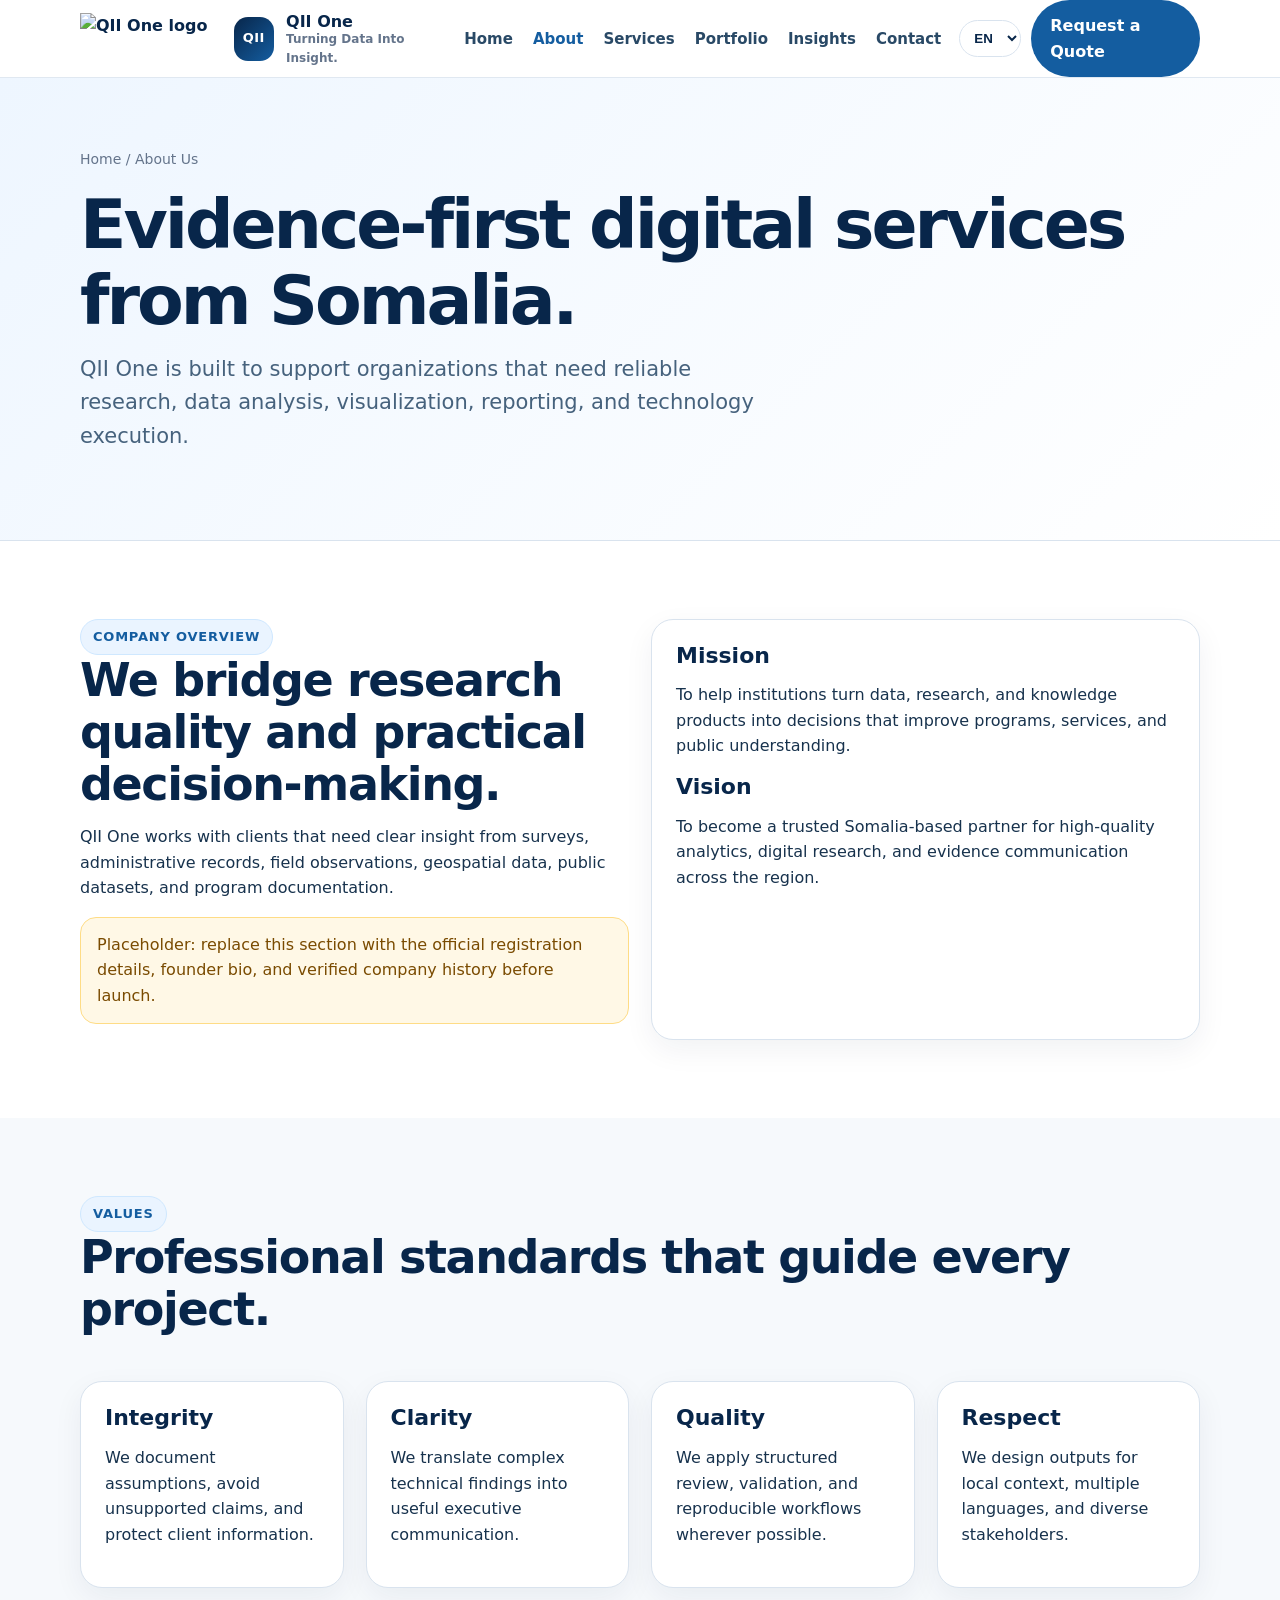
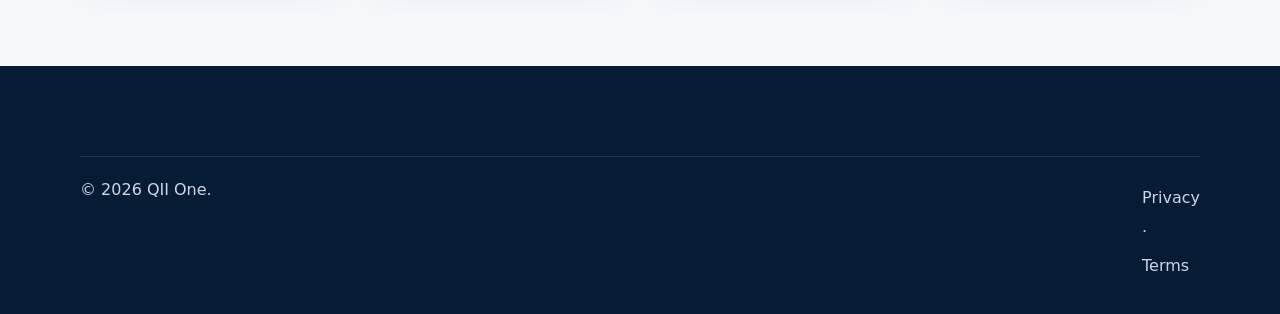
==== about.html @ 7097b9ba "Add remaining QII One website pages" ====
<!doctype html><html lang="en"><head><meta charset="utf-8"><meta name="viewport" content="width=device-width, initial-scale=1"><title>About QII One | Mission, Vision, Values</title><meta name="description" content="Learn about QII One, a Somalia-based digital research, analytics, and technology services company."><link rel="stylesheet" href="styles.css"></head><body><header class="site-header"><div class="container nav"><a class="brand" href="index.html"><img data-logo src="qiione-logo.png" alt="QII One logo"><span class="brand-fallback" hidden>QII</span><span class="brand-text">QII One<span>Turning Data Into Insight.</span></span></a><nav class="nav-links" data-nav-links><a href="index.html">Home</a><a aria-current="page" href="about.html">About</a><a href="services.html">Services</a><a href="portfolio.html">Portfolio</a><a href="insights.html">Insights</a><a href="contact.html">Contact</a></nav><div class="nav-actions"><select class="lang-select" data-language><option value="en">EN</option><option value="so">SO</option><option value="ar">AR</option></select><a class="btn btn-primary" href="quote.html">Request a Quote</a><button class="menu-toggle" data-menu-toggle>Menu</button></div></div></header><main><section class="page-hero"><div class="container"><p class="breadcrumbs">Home / About Us</p><h1>Evidence-first digital services from Somalia.</h1><p class="lead">QII One is built to support organizations that need reliable research, data analysis, visualization, reporting, and technology execution.</p></div></section><section class="section"><div class="container grid grid-2"><div><span class="eyebrow">Company overview</span><h2>We bridge research quality and practical decision-making.</h2><p>QII One works with clients that need clear insight from surveys, administrative records, field observations, geospatial data, public datasets, and program documentation.</p><p class="notice">Placeholder: replace this section with the official registration details, founder bio, and verified company history before launch.</p></div><div class="card"><h3>Mission</h3><p>To help institutions turn data, research, and knowledge products into decisions that improve programs, services, and public understanding.</p><h3>Vision</h3><p>To become a trusted Somalia-based partner for high-quality analytics, digital research, and evidence communication across the region.</p></div></div></section><section class="section section-alt"><div class="container"><div class="section-head"><div><span class="eyebrow">Values</span><h2>Professional standards that guide every project.</h2></div></div><div class="grid grid-4"><article class="card"><h3>Integrity</h3><p>We document assumptions, avoid unsupported claims, and protect client information.</p></article><article class="card"><h3>Clarity</h3><p>We translate complex technical findings into useful executive communication.</p></article><article class="card"><h3>Quality</h3><p>We apply structured review, validation, and reproducible workflows wherever possible.</p></article><article class="card"><h3>Respect</h3><p>We design outputs for local context, multiple languages, and diverse stakeholders.</p></article></div></div></section></main><footer class="footer"><div class="container footer-bottom"><span>© 2026 QII One.</span><span><a href="privacy.html">Privacy</a> · <a href="terms.html">Terms</a></span></div></footer><script src="main.js"></script></body></html>
---- styles.css ----
:root {
  --navy: #08264a;
  --blue: #145da0;
  --blue-2: #0b7bd3;
  --green: #1f9d55;
  --orange: #f59e0b;
  --ink: #17324d;
  --muted: #64748b;
  --line: #d9e3ee;
  --bg: #f6f9fc;
  --white: #ffffff;
  --shadow: 0 22px 55px rgba(8, 38, 74, 0.12);
  --radius: 22px;
}

* { box-sizing: border-box; }
html { scroll-behavior: smooth; }
body {
  margin: 0;
  font-family: Inter, ui-sans-serif, system-ui, -apple-system, BlinkMacSystemFont, "Segoe UI", sans-serif;
  color: var(--ink);
  background: var(--white);
  line-height: 1.6;
}
a { color: inherit; text-decoration: none; }
img { max-width: 100%; display: block; }
.container { width: min(1120px, calc(100% - 32px)); margin: 0 auto; }
.skip-link { position: absolute; left: -999px; top: 8px; background: var(--navy); color: white; padding: 8px 12px; z-index: 1000; }
.skip-link:focus { left: 8px; }

.site-header { position: sticky; top: 0; z-index: 50; background: rgba(255,255,255,.92); backdrop-filter: blur(14px); border-bottom: 1px solid rgba(217,227,238,.8); }
.nav { display: flex; align-items: center; justify-content: space-between; min-height: 74px; gap: 18px; }
.brand { display: inline-flex; align-items: center; gap: 12px; font-weight: 900; color: var(--navy); }
.brand img { width: 154px; height: 52px; object-fit: contain; object-position: left center; }
.brand-fallback { display: grid; place-items: center; width: 44px; height: 44px; border-radius: 14px; color: white; background: linear-gradient(135deg, var(--navy), var(--blue)); font-size: 13px; letter-spacing: .04em; }
.brand-text span { display: block; font-size: 12px; font-weight: 600; color: var(--muted); margin-top: -4px; }
.nav-links { display: flex; align-items: center; gap: 20px; font-size: 15px; font-weight: 700; }
.nav-links a { color: #294966; }
.nav-links a:hover, .nav-links a[aria-current="page"] { color: var(--blue); }
.nav-actions { display: flex; align-items: center; gap: 10px; }
.lang-select { border: 1px solid var(--line); border-radius: 999px; padding: 9px 10px; background: white; color: var(--navy); font-weight: 700; }
.menu-toggle { display: none; border: 0; background: var(--navy); color: white; border-radius: 12px; padding: 10px 12px; font-weight: 800; }

.btn { display: inline-flex; align-items: center; justify-content: center; gap: 8px; padding: 12px 18px; border-radius: 999px; border: 1px solid transparent; font-weight: 800; cursor: pointer; transition: transform .2s ease, box-shadow .2s ease, background .2s ease; }
.btn:hover { transform: translateY(-2px); box-shadow: var(--shadow); }
.btn-primary { background: var(--blue); color: white; }
.btn-secondary { background: white; color: var(--navy); border-color: var(--line); }
.btn-accent { background: var(--green); color: white; }

.hero { position: relative; overflow: hidden; padding: 82px 0 64px; background: radial-gradient(circle at 85% 10%, rgba(31,157,85,.16), transparent 30%), linear-gradient(135deg, #eef6ff 0%, #ffffff 55%, #f3faf6 100%); }
.hero-grid { display: grid; grid-template-columns: 1.08fr .92fr; gap: 38px; align-items: center; }
.eyebrow { display: inline-flex; align-items: center; gap: 8px; color: var(--blue); background: #eaf4ff; border: 1px solid #cfe8ff; border-radius: 999px; padding: 7px 12px; font-weight: 900; font-size: 13px; text-transform: uppercase; letter-spacing: .06em; }
h1, h2, h3 { color: var(--navy); line-height: 1.12; margin: 0 0 14px; }
h1 { font-size: clamp(40px, 6vw, 68px); letter-spacing: -.045em; }
h2 { font-size: clamp(30px, 4vw, 46px); letter-spacing: -.03em; }
h3 { font-size: 22px; }
p { margin: 0 0 16px; }
.lead { color: #46627d; font-size: clamp(18px, 2.2vw, 21px); max-width: 700px; }
.hero-actions { display: flex; flex-wrap: wrap; gap: 12px; margin-top: 28px; }
.hero-card { background: rgba(255,255,255,.88); border: 1px solid var(--line); border-radius: 30px; padding: 24px; box-shadow: var(--shadow); }
.dashboard-preview { min-height: 360px; border-radius: 24px; background: linear-gradient(160deg, var(--navy), #0d4f8b); padding: 22px; color: white; position: relative; overflow: hidden; }
.dashboard-preview:after { content: ""; position: absolute; inset: auto -40px -70px auto; width: 190px; height: 190px; background: rgba(31,157,85,.35); border-radius: 50%; }
.stat-row { display: grid; grid-template-columns: repeat(3, 1fr); gap: 12px; margin-top: 22px; }
.stat { background: rgba(255,255,255,.1); border: 1px solid rgba(255,255,255,.2); border-radius: 18px; padding: 14px; }
.stat strong { display:block; font-size: 24px; }
.chart-bars { display: flex; align-items: end; gap: 10px; min-height: 150px; margin-top: 24px; }
.chart-bars span { flex: 1; border-radius: 12px 12px 0 0; background: linear-gradient(180deg, #9fe7bf, #1f9d55); min-height: 38px; }

.section { padding: 78px 0; }
.section-alt { background: var(--bg); }
.section-head { display: flex; justify-content: space-between; gap: 24px; align-items: end; margin-bottom: 32px; }
.section-head p { max-width: 660px; color: var(--muted); }
.grid { display: grid; gap: 22px; }
.grid-2 { grid-template-columns: repeat(2, 1fr); }
.grid-3 { grid-template-columns: repeat(3, 1fr); }
.grid-4 { grid-template-columns: repeat(4, 1fr); }
.card { background: white; border: 1px solid var(--line); border-radius: var(--radius); padding: 24px; box-shadow: 0 10px 30px rgba(8,38,74,.06); transition: transform .2s ease, box-shadow .2s ease; }
.card:hover { transform: translateY(-4px); box-shadow: var(--shadow); }
.icon { width: 48px; height: 48px; display: grid; place-items: center; border-radius: 16px; background: #eaf4ff; color: var(--blue); font-size: 24px; margin-bottom: 16px; }
.tag { display: inline-block; padding: 5px 10px; border-radius: 999px; background: #eef6ff; color: var(--blue); font-size: 12px; font-weight: 900; margin: 0 8px 8px 0; }
.project-card { overflow: hidden; padding: 0; }
.project-visual { min-height: 150px; background: linear-gradient(135deg, var(--navy), var(--blue)); position: relative; }
.project-visual.map { background: radial-gradient(circle at 35% 40%, rgba(31,157,85,.9), transparent 16%), linear-gradient(135deg, #0f315b, #1670b9); }
.project-visual.report { background: linear-gradient(135deg, #113a65, #f7fbff); }
.project-body { padding: 24px; }
.muted { color: var(--muted); }
.cta-band { background: linear-gradient(135deg, var(--navy), var(--blue)); color: white; border-radius: 30px; padding: 38px; display: flex; justify-content: space-between; gap: 24px; align-items: center; }
.cta-band h2, .cta-band p { color: white; }
.workflow { counter-reset: step; }
.workflow .card { position: relative; }
.workflow .card:before { counter-increment: step; content: counter(step); position: absolute; top: 18px; right: 18px; width: 32px; height: 32px; display: grid; place-items: center; background: var(--green); color: white; border-radius: 50%; font-weight: 900; }

.page-hero { padding: 70px 0; background: linear-gradient(135deg, #eef6ff, #ffffff); border-bottom: 1px solid var(--line); }
.breadcrumbs { color: var(--muted); font-size: 14px; margin-bottom: 16px; }
.form { display: grid; gap: 16px; }
.field label { display: block; font-weight: 800; color: var(--navy); margin-bottom: 6px; }
.field input, .field select, .field textarea { width: 100%; border: 1px solid var(--line); border-radius: 14px; padding: 12px 14px; font: inherit; background: white; }
.field textarea { min-height: 140px; resize: vertical; }
.notice { padding: 14px 16px; border-radius: 16px; background: #fff8e6; border: 1px solid #fedc86; color: #7a4b00; }
.success { background: #eaf8ef; border-color: #b9e7ca; color: #17633a; }

.footer { background: #061c35; color: #c9d7e7; padding: 56px 0 28px; }
.footer h3, .footer strong { color: white; }
.footer-grid { display: grid; grid-template-columns: 1.4fr repeat(3, 1fr); gap: 28px; }
.footer a { display: block; color: #c9d7e7; margin: 8px 0; }
.footer-bottom { border-top: 1px solid rgba(255,255,255,.12); margin-top: 34px; padding-top: 20px; display:flex; justify-content:space-between; gap:16px; flex-wrap:wrap; }

[dir="rtl"] body { text-align: right; }
[dir="rtl"] .workflow .card:before { right: auto; left: 18px; }

@media (max-width: 920px) {
  .menu-toggle { display: inline-flex; }
  .nav-links { position: absolute; inset: 74px 16px auto 16px; display: none; flex-direction: column; align-items: stretch; background: white; border: 1px solid var(--line); border-radius: 20px; padding: 18px; box-shadow: var(--shadow); }
  .nav-links.open { display: flex; }
  .hero-grid, .grid-2, .grid-3, .grid-4, .footer-grid { grid-template-columns: 1fr; }
  .section-head, .cta-band { align-items: flex-start; flex-direction: column; }
}
@media (max-width: 560px) {
  .brand img { width: 118px; height: 42px; }
  .brand-text { font-size: 16px; }
  .brand-text span { display: none; }
  .nav-actions .btn { display: none; }
  .stat-row { grid-template-columns: 1fr; }
  .section { padding: 56px 0; }
  .cta-band { padding: 26px; }
}
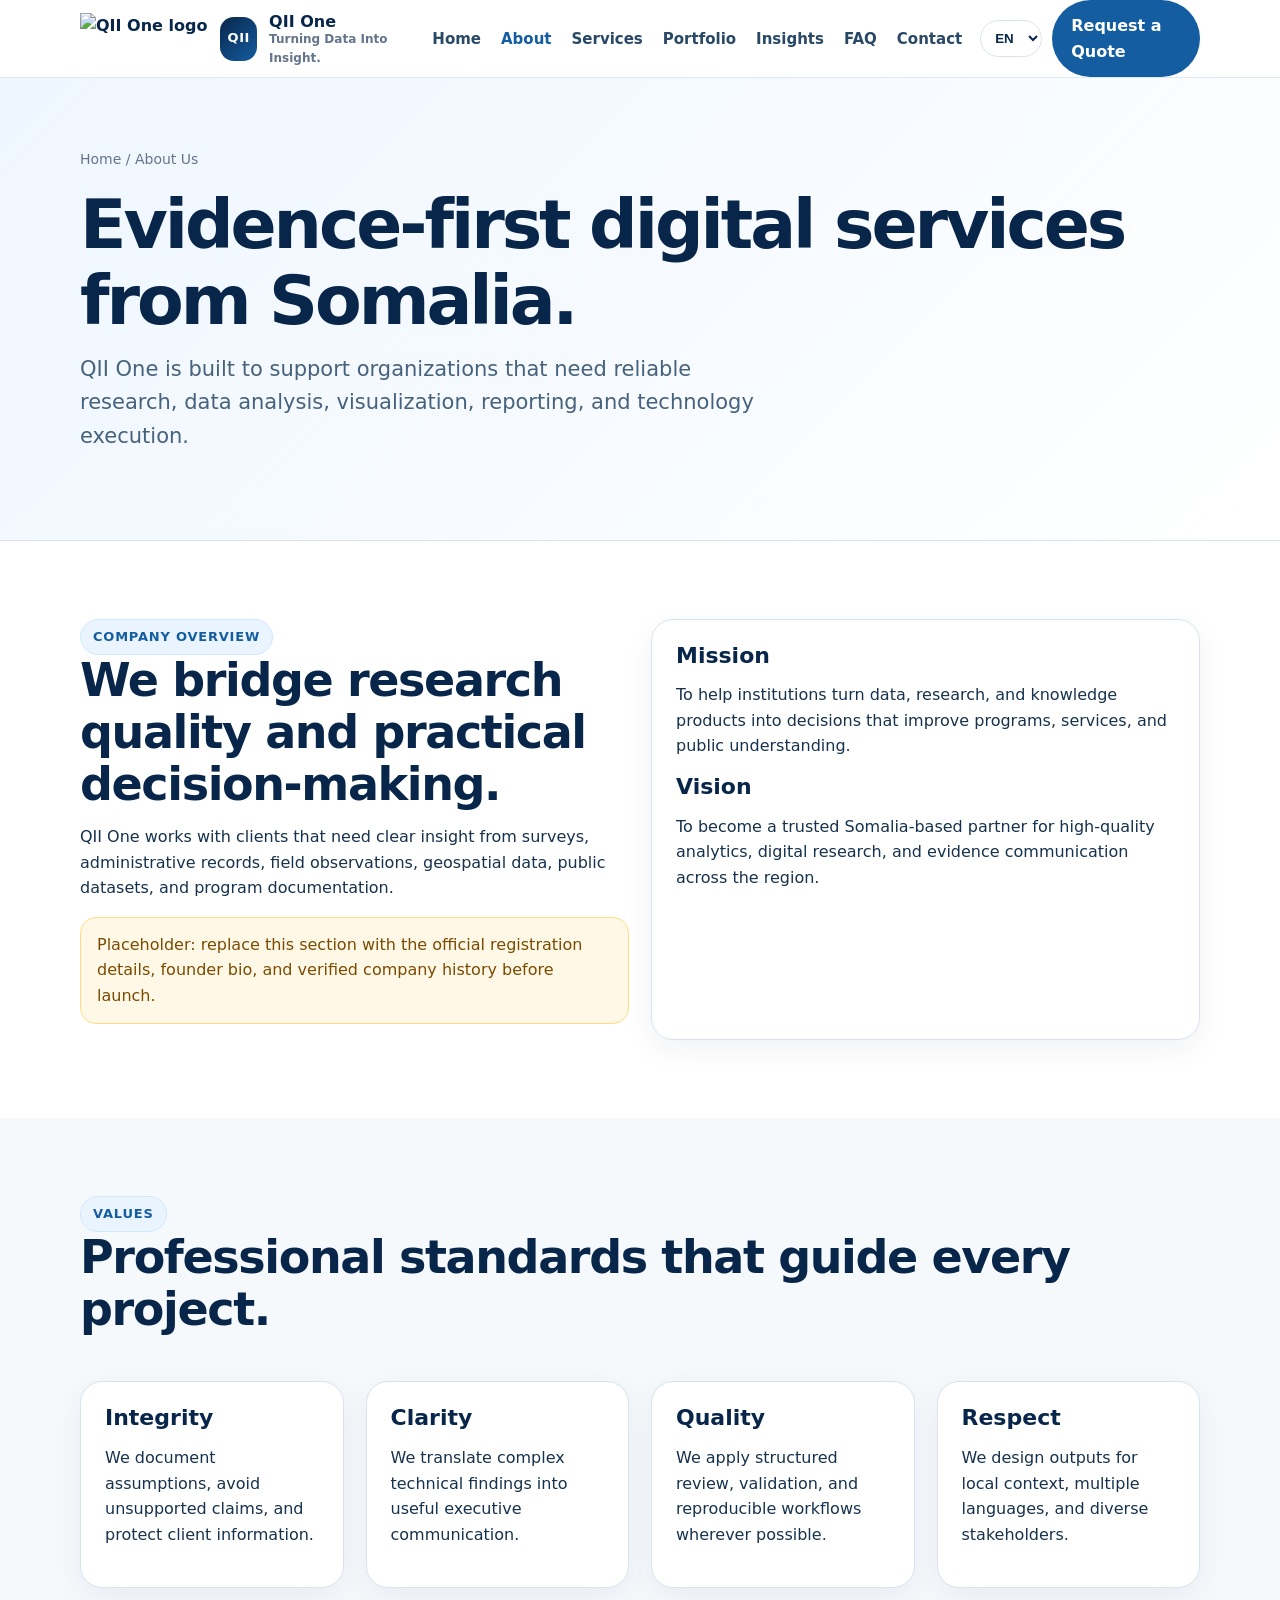
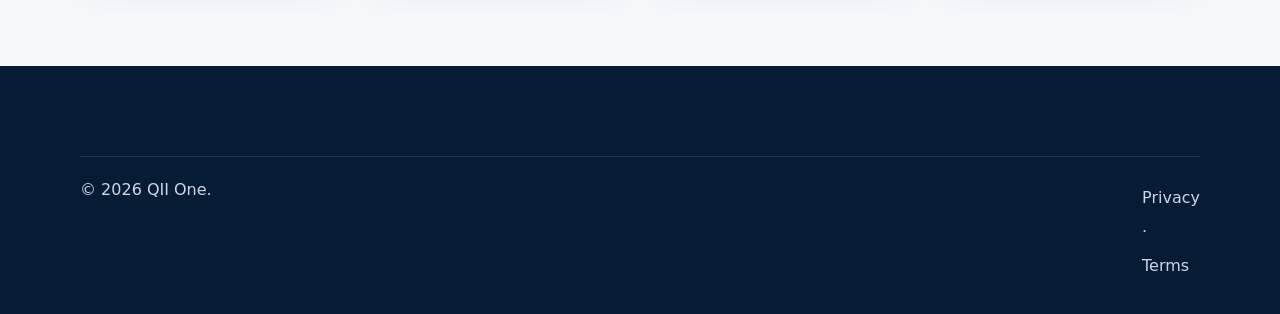
==== commit 171635e2: "Add PWA head tags and FAQ nav link to site pages" ====
--- a/about.html
+++ b/about.html
@@ -1 +1 @@
-<!doctype html><html lang="en"><head><meta charset="utf-8"><meta name="viewport" content="width=device-width, initial-scale=1"><title>About QII One | Mission, Vision, Values</title><meta name="description" content="Learn about QII One, a Somalia-based digital research, analytics, and technology services company."><link rel="stylesheet" href="styles.css"></head><body><header class="site-header"><div class="container nav"><a class="brand" href="index.html"><img data-logo src="qiione-logo.png" alt="QII One logo"><span class="brand-fallback" hidden>QII</span><span class="brand-text">QII One<span>Turning Data Into Insight.</span></span></a><nav class="nav-links" data-nav-links><a href="index.html">Home</a><a aria-current="page" href="about.html">About</a><a href="services.html">Services</a><a href="portfolio.html">Portfolio</a><a href="insights.html">Insights</a><a href="contact.html">Contact</a></nav><div class="nav-actions"><select class="lang-select" data-language><option value="en">EN</option><option value="so">SO</option><option value="ar">AR</option></select><a class="btn btn-primary" href="quote.html">Request a Quote</a><button class="menu-toggle" data-menu-toggle>Menu</button></div></div></header><main><section class="page-hero"><div class="container"><p class="breadcrumbs">Home / About Us</p><h1>Evidence-first digital services from Somalia.</h1><p class="lead">QII One is built to support organizations that need reliable research, data analysis, visualization, reporting, and technology execution.</p></div></section><section class="section"><div class="container grid grid-2"><div><span class="eyebrow">Company overview</span><h2>We bridge research quality and practical decision-making.</h2><p>QII One works with clients that need clear insight from surveys, administrative records, field observations, geospatial data, public datasets, and program documentation.</p><p class="notice">Placeholder: replace this section with the official registration details, founder bio, and verified company history before launch.</p></div><div class="card"><h3>Mission</h3><p>To help institutions turn data, research, and knowledge products into decisions that improve programs, services, and public understanding.</p><h3>Vision</h3><p>To become a trusted Somalia-based partner for high-quality analytics, digital research, and evidence communication across the region.</p></div></div></section><section class="section section-alt"><div class="container"><div class="section-head"><div><span class="eyebrow">Values</span><h2>Professional standards that guide every project.</h2></div></div><div class="grid grid-4"><article class="card"><h3>Integrity</h3><p>We document assumptions, avoid unsupported claims, and protect client information.</p></article><article class="card"><h3>Clarity</h3><p>We translate complex technical findings into useful executive communication.</p></article><article class="card"><h3>Quality</h3><p>We apply structured review, validation, and reproducible workflows wherever possible.</p></article><article class="card"><h3>Respect</h3><p>We design outputs for local context, multiple languages, and diverse stakeholders.</p></article></div></div></section></main><footer class="footer"><div class="container footer-bottom"><span>© 2026 QII One.</span><span><a href="privacy.html">Privacy</a> · <a href="terms.html">Terms</a></span></div></footer><script src="main.js"></script></body></html>
+<!doctype html><html lang="en"><head><meta charset="utf-8"><meta name="viewport" content="width=device-width, initial-scale=1"><title>About QII One | Mission, Vision, Values</title><meta name="description" content="Learn about QII One, a Somalia-based digital research, analytics, and technology services company."><link rel="stylesheet" href="styles.css"><meta name="theme-color" content="#08264a"><link rel="manifest" href="manifest.webmanifest"><link rel="icon" type="image/png" sizes="48x48" href="favicon-48.png"><link rel="apple-touch-icon" href="apple-touch-icon.png"><meta name="apple-mobile-web-app-capable" content="yes"><meta name="apple-mobile-web-app-title" content="QII One"><meta name="mobile-web-app-capable" content="yes"></head><body><header class="site-header"><div class="container nav"><a class="brand" href="index.html"><img data-logo src="qiione-logo.png" alt="QII One logo"><span class="brand-fallback" hidden>QII</span><span class="brand-text">QII One<span>Turning Data Into Insight.</span></span></a><nav class="nav-links" data-nav-links><a href="index.html">Home</a><a aria-current="page" href="about.html">About</a><a href="services.html">Services</a><a href="portfolio.html">Portfolio</a><a href="insights.html">Insights</a><a href="faq.html">FAQ</a><a href="contact.html">Contact</a></nav><div class="nav-actions"><select class="lang-select" data-language><option value="en">EN</option><option value="so">SO</option><option value="ar">AR</option></select><a class="btn btn-primary" href="quote.html">Request a Quote</a><button class="menu-toggle" data-menu-toggle>Menu</button></div></div></header><main><section class="page-hero"><div class="container"><p class="breadcrumbs">Home / About Us</p><h1>Evidence-first digital services from Somalia.</h1><p class="lead">QII One is built to support organizations that need reliable research, data analysis, visualization, reporting, and technology execution.</p></div></section><section class="section"><div class="container grid grid-2"><div><span class="eyebrow">Company overview</span><h2>We bridge research quality and practical decision-making.</h2><p>QII One works with clients that need clear insight from surveys, administrative records, field observations, geospatial data, public datasets, and program documentation.</p><p class="notice">Placeholder: replace this section with the official registration details, founder bio, and verified company history before launch.</p></div><div class="card"><h3>Mission</h3><p>To help institutions turn data, research, and knowledge products into decisions that improve programs, services, and public understanding.</p><h3>Vision</h3><p>To become a trusted Somalia-based partner for high-quality analytics, digital research, and evidence communication across the region.</p></div></div></section><section class="section section-alt"><div class="container"><div class="section-head"><div><span class="eyebrow">Values</span><h2>Professional standards that guide every project.</h2></div></div><div class="grid grid-4"><article class="card"><h3>Integrity</h3><p>We document assumptions, avoid unsupported claims, and protect client information.</p></article><article class="card"><h3>Clarity</h3><p>We translate complex technical findings into useful executive communication.</p></article><article class="card"><h3>Quality</h3><p>We apply structured review, validation, and reproducible workflows wherever possible.</p></article><article class="card"><h3>Respect</h3><p>We design outputs for local context, multiple languages, and diverse stakeholders.</p></article></div></div></section></main><footer class="footer"><div class="container footer-bottom"><span>© 2026 QII One.</span><span><a href="privacy.html">Privacy</a> · <a href="terms.html">Terms</a></span></div></footer><script src="main.js"></script></body></html>
